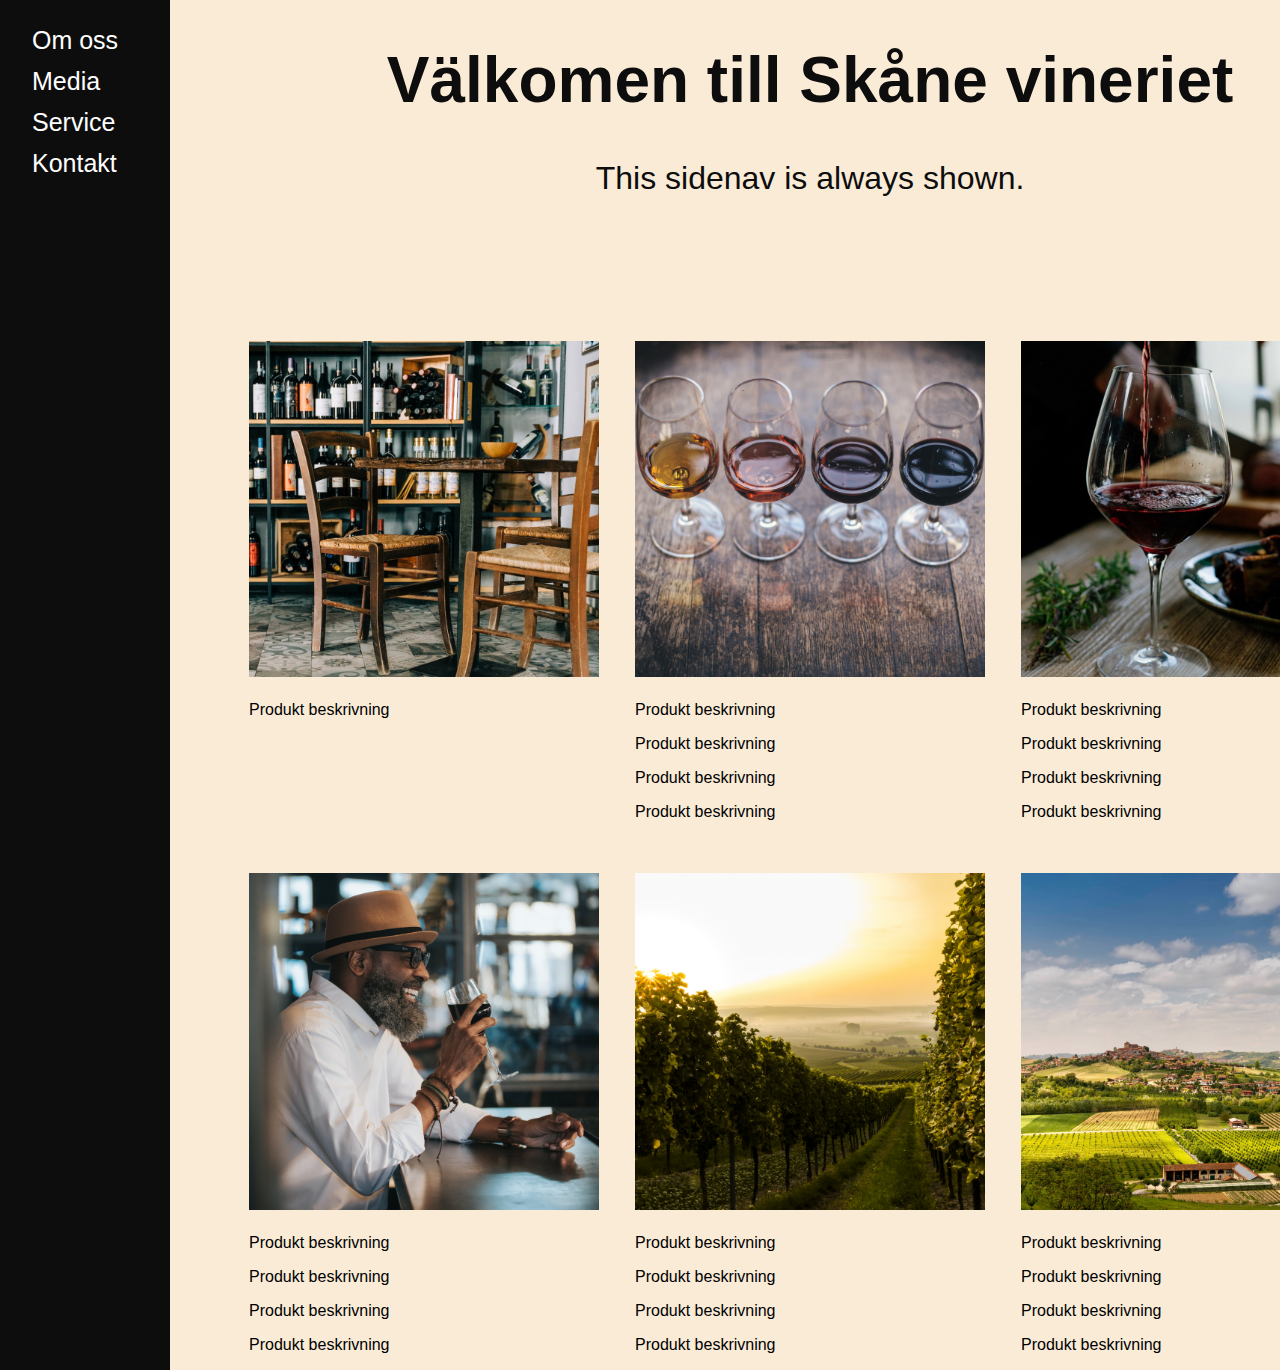
==== sass/index.html @ ff5c032a "pushes current project" ====
<!DOCTYPE html>
<html lang="en">
<head>
    <meta charset="UTF-8">
    <meta http-equiv="X-UA-Compatible" content="IE=edge">
    <meta name="viewport" content="width=device-width, initial-scale=1.0">
    <link rel="stylesheet" href="https://cdnjs.cloudflare.com/ajax/libs/font-awesome/6.2.1/css/all.min.css" integrity="sha512-MV7K8+y+gLIBoVD59lQIYicR65iaqukzvf/nwasF0nqhPay5w/9lJmVM2hMDcnK1OnMGCdVK+iQrJ7lzPJQd1w==" crossorigin="anonymous" referrerpolicy="no-referrer" />
    <link rel="stylesheet" href="styles.css">
    <title></title>
</head>
<body>
  <header class="header-section">
    <nav class="sidenav">
      <a href="om-oss.html">Om oss</a>
      <a href="#">Media</a>
      <a href="#">Service</a>
      <a href="#">Kontakt</a>
    </nav>
  </header>
  <main>
    <section class="hero-container">
      <article class="hero hero-title">
        <h1>Välkomen till Skåne vineriet</h1><i class="fa-regular fa-heart"></i>
        <p>This sidenav is always shown.</p>
      </article>
    
    </section>
    <section class="products"> 
      <div class="product-cards">
      <div class="cards">
        <img src="wine-bar.png" width="350" alt="Produkt">
        <h2 class="cards-title"></h2>
        <p class="Event-info">Produkt beskrivning</p>
        <small></small>
      </div>
      <div class="cards">
        <img src="barrel-wine.png" width="350" alt="Produkt">
        <h2 class="cards-title"></h2>
        <p>Produkt beskrivning</p><p>Produkt beskrivning</p><p>Produkt beskrivning</p><p>Produkt beskrivning</p>
      </div>
      <div class="cards">
        <img src="food-wine.png" width="350" alt="Produkt">
        <h2 class="cards-title"></h2>
        <p>Produkt beskrivning</p><p>Produkt beskrivning</p><p>Produkt beskrivning</p><p>Produkt beskrivning</p>
      </div>
      <div class="cards">
        <img src="master-class.png" width="350" alt="Produkt">
        <h2 class="cards-title"></h2>
        <p>Produkt beskrivning</p><p>Produkt beskrivning</p><p>Produkt beskrivning</p><p>Produkt beskrivning</p>
      </div>
      <div class="cards">
        <img src="yard.png" width="350" alt="Produkt">
        <h2 class="cards-title"></h2>
        <p>Produkt beskrivning</p><p>Produkt beskrivning</p><p>Produkt beskrivning</p><p>Produkt beskrivning</p>
      </div>
      <div class="cards">
        <img src="wineyard.png" width="350" alt="Produkt">
        <h2 class="cards-title"></h2>
        <p>Produkt beskrivning</p><p>Produkt beskrivning</p><p>Produkt beskrivning</p><p>Produkt beskrivning</p>
      </div>
      </div>


    </section>
  </main>
</body>
</html>
---- sass/styles.css ----
* {
  box-sizing: border-box;
}

body {
  font-family: "Lato", sans-serif;
  background-color: antiquewhite;
  display: flex;
  min-height: 100vh;
  padding: 0;
  margin: 0;
  min-width: 100vw;
}

main {
  flex-grow: 1;
  display: flex;
  flex-direction: column;
  align-items: center;
  min-width: 100vw;
}

.sidenav {
  height: 100%;
  width: 170px;
  position: relative;
  z-index: 1;
  top: 0;
  left: 0;
  background-color: #0d0d0d;
  overflow-x: hidden;
  padding-top: 20px;
}

.sidenav a {
  padding: 6px 6px 6px 32px;
  text-decoration: none;
  font-size: 25px;
  color: white;
  display: block;
}

.sidenav a:hover {
  color: #818181;
}

.hero-container {
  background-repeat: none;
  background-size: cover;
  min-width: 100vw;
  display: flex;
  justify-content: center;
  color: #0d0d0d;
  background-color: #FAEBD7;
}

.hero-title {
  font-size: 2rem;
  text-align: center;
  width: 100vh;
}

@media screen and (max-height: 450px) {
  .sidenav {
    padding-top: 15px;
  }
  .sidenav a {
    font-size: 18px;
  }
}
.products .product-cards {
  display: grid;
  grid-template-columns: 1fr 1fr 1fr;
  gap: 36px;
  margin-top: 10%;
}
.products .product-cards .cards:hover {
  transform: scale(1.1);
}
@media (max-width: 900px) {
  .products {
    flex-direction: column;
  }
}/*# sourceMappingURL=styles.css.map */
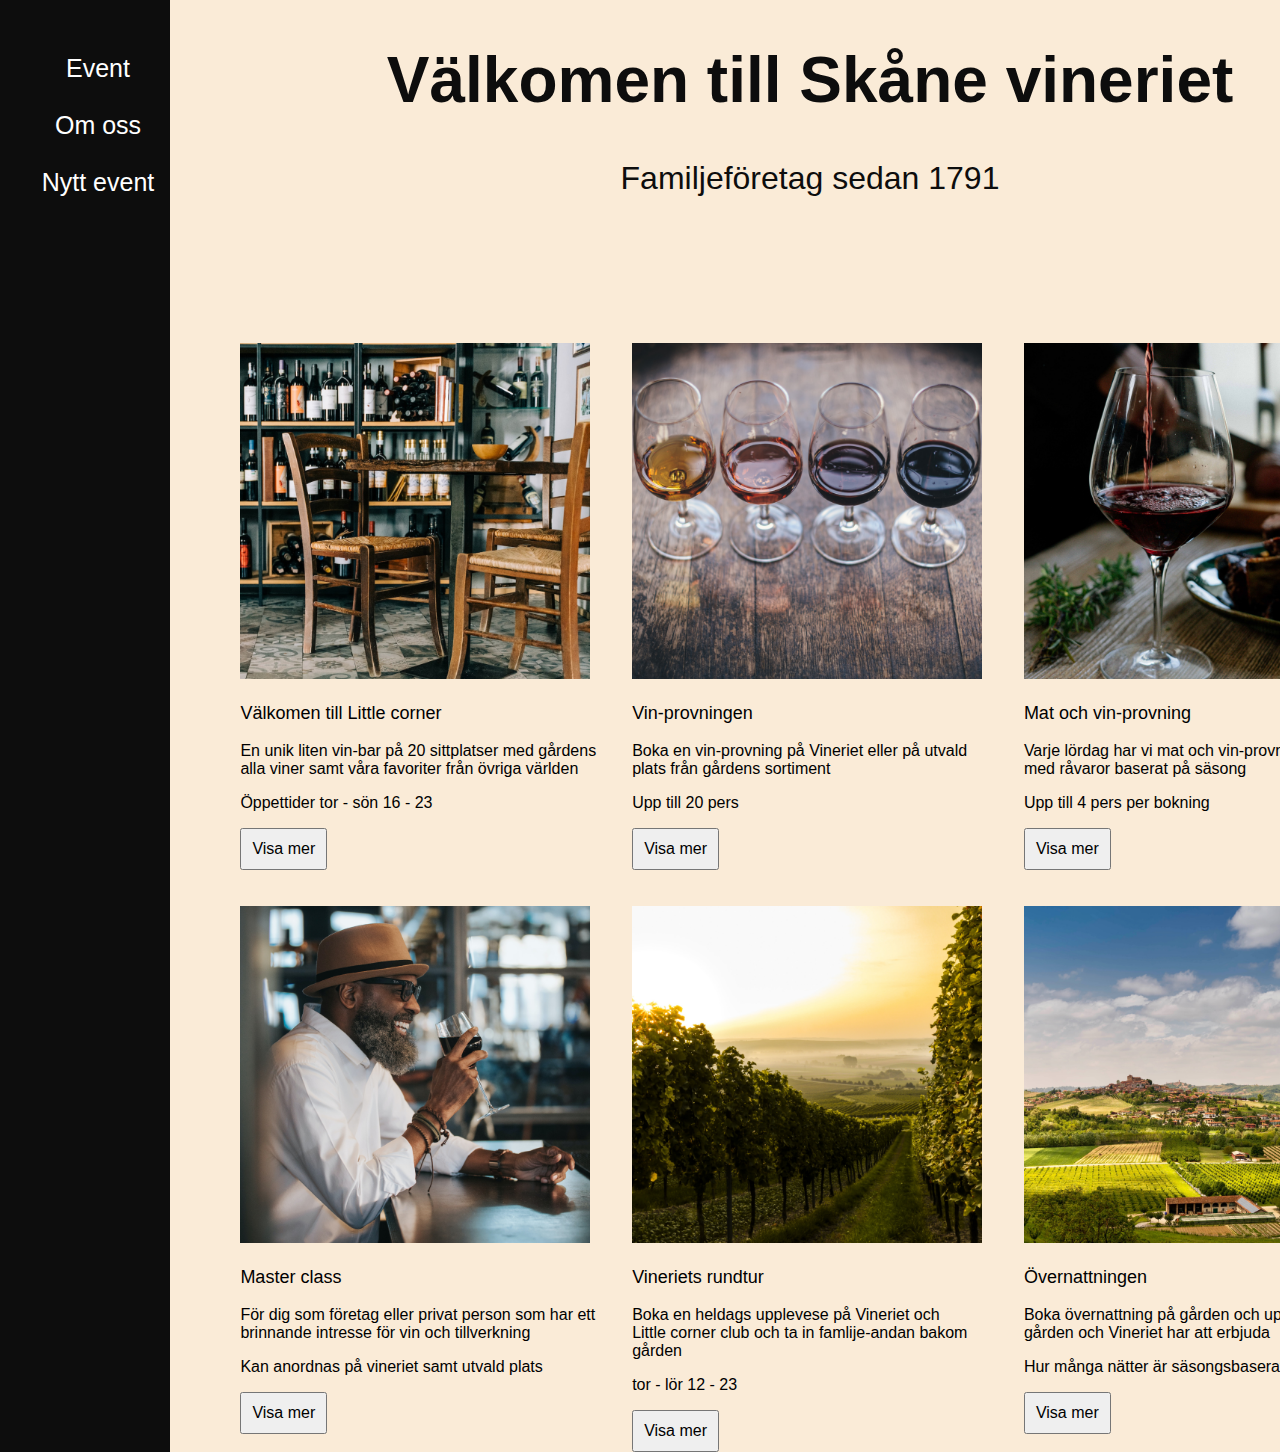
==== commit 24251846: "did some code" ====
--- a/sass/index.html
+++ b/sass/index.html
@@ -11,52 +11,51 @@
 <body>
   <header class="header-section">
     <nav class="sidenav">
+      <a href="index.html"><i class="fa-solid fa-house houseicon"></i> </a>
+      <a href="allaevent.html">Event</a>
       <a href="om-oss.html">Om oss</a>
-      <a href="#">Media</a>
-      <a href="#">Service</a>
-      <a href="#">Kontakt</a>
+      <a href="nyttevent.html">Nytt event</a>
     </nav>
   </header>
   <main>
     <section class="hero-container">
       <article class="hero hero-title">
-        <h1>Välkomen till Skåne vineriet</h1><i class="fa-regular fa-heart"></i>
-        <p>This sidenav is always shown.</p>
+        <h1>Välkomen till Skåne vineriet<i class="fa-regular fa-heart"></i></h1>
+        <p>Familjeföretag sedan 1791</p>
       </article>
     
     </section>
     <section class="products"> 
       <div class="product-cards">
       <div class="cards">
-        <img src="wine-bar.png" width="350" alt="Produkt">
+        <img src="/assets/wine-bar.png" width="350" alt="Produkt">
         <h2 class="cards-title"></h2>
-        <p class="Event-info">Produkt beskrivning</p>
-        <small></small>
+        <p class="Event-info">Välkomen till Little corner</p><p>En unik liten vin-bar på 20 sittplatser med gårdens <br>alla viner samt våra favoriter från övriga världen</p><p>Öppettider tor - sön 16 - 23</p> <button>Visa mer</button>
       </div>
       <div class="cards">
-        <img src="barrel-wine.png" width="350" alt="Produkt">
+        <img src="/assets/barrel-wine.png" width="350" alt="Produkt">
         <h2 class="cards-title"></h2>
-        <p>Produkt beskrivning</p><p>Produkt beskrivning</p><p>Produkt beskrivning</p><p>Produkt beskrivning</p>
+        <p class="Event-info">Vin-provningen</p><p>Boka en vin-provning på Vineriet eller på utvald <br> plats från gårdens sortiment</p><p>Upp till 20 pers</p><button>Visa mer</button>
       </div>
       <div class="cards">
-        <img src="food-wine.png" width="350" alt="Produkt">
+        <img src="/assets/food-wine.png" width="350" alt="Produkt">
         <h2 class="cards-title"></h2>
-        <p>Produkt beskrivning</p><p>Produkt beskrivning</p><p>Produkt beskrivning</p><p>Produkt beskrivning</p>
+        <p class="Event-info">Mat och vin-provning</p><p>Varje lördag har vi mat och vin-provning <br> med råvaror baserat på säsong</p><p>Upp till 4 pers per bokning </p><button>Visa mer</button>
       </div>
       <div class="cards">
-        <img src="master-class.png" width="350" alt="Produkt">
+        <img src="/assets/master-class.png" width="350" alt="Produkt">
         <h2 class="cards-title"></h2>
-        <p>Produkt beskrivning</p><p>Produkt beskrivning</p><p>Produkt beskrivning</p><p>Produkt beskrivning</p>
+        <p class="Event-info">Master class</p><p>För dig som företag eller privat person som har ett <br>brinnande intresse för vin och tillverkning</p><p>Kan anordnas på vineriet samt utvald plats </p> <button>Visa mer</button>
       </div>
       <div class="cards">
-        <img src="yard.png" width="350" alt="Produkt">
+        <img src="/assets/yard.png" width="350" alt="Produkt">
         <h2 class="cards-title"></h2>
-        <p>Produkt beskrivning</p><p>Produkt beskrivning</p><p>Produkt beskrivning</p><p>Produkt beskrivning</p>
+        <p class="Event-info">Vineriets rundtur</p><p>Boka en heldags upplevese på Vineriet och <br>Little corner club och ta in famlije-andan bakom <br> gården </p><p>tor - lör 12 - 23</p><button>Visa mer</button>
       </div>
       <div class="cards">
-        <img src="wineyard.png" width="350" alt="Produkt">
+        <img src="/assets/wineyard.png" width="350" alt="Produkt">
         <h2 class="cards-title"></h2>
-        <p>Produkt beskrivning</p><p>Produkt beskrivning</p><p>Produkt beskrivning</p><p>Produkt beskrivning</p>
+        <p class="Event-info">Övernattningen</p><p>Boka övernattning på gården och upplev allt vad <br> gården och Vineriet har att erbjuda</p><p>Hur många nätter är säsongsbaserat</p><button>Visa mer</button>
       </div>
       </div>
 
--- a/sass/styles.css
+++ b/sass/styles.css
@@ -30,6 +30,16 @@
   background-color: #0d0d0d;
   overflow-x: hidden;
   padding-top: 20px;
+  display: flex;
+  flex-direction: column;
+  align-items: center;
+  gap: 1rem;
+}
+.sidenav .houseicon {
+  font-size: 3rem;
+}
+.sidenav .houseicon:hover {
+  color: #818181;
 }
 
 .sidenav a {
@@ -51,7 +61,7 @@
   display: flex;
   justify-content: center;
   color: #0d0d0d;
-  background-color: #FAEBD7;
+  background-image: url(https://images.unsplash.com/photo-1495195129352-aeb325a55b65?ixlib=rb-4.0.3&ixid=MnwxMjA3fDB8MHxwaG90by1wYWdlfHx8fGVufDB8fHx8&auto=format&fit=crop&w=2076&q=80);
 }
 
 .hero-title {
@@ -73,12 +83,82 @@
   grid-template-columns: 1fr 1fr 1fr;
   gap: 36px;
   margin-top: 10%;
+  cursor: pointer;
 }
 .products .product-cards .cards:hover {
+  transform: scale(1.1);
+}
+.products .product-cards .Event-info {
+  font-size: large;
+}
+.products .product-cards button {
+  font-size: 1rem;
+  padding: 10px;
+  cursor: pointer;
+}
+.products .product-cards button:hover {
   transform: scale(1.1);
 }
 @media (max-width: 900px) {
   .products {
     flex-direction: column;
   }
+}
+
+.formcontainer {
+  display: flex;
+  justify-content: center;
+  align-items: center;
+}
+
+.eventform {
+  display: flex;
+  flex-direction: column;
+  gap: 10px;
+  border: solid black 5px;
+  padding: 1rem;
+  font-size: 4rem;
+}
+.eventform input, .eventform select {
+  font-size: 2rem;
+  padding: 10px;
+}
+.eventform button {
+  font-size: 2rem;
+  padding: 10px;
+}
+
+.omossbild-container {
+  display: grid;
+  grid-template-columns: 1fr 1fr;
+  gap: 2.5rem;
+  margin-bottom: 2rem;
+}
+.omossbild-container img {
+  border-radius: 12px;
+}
+.omossbild-container img:hover {
+  scale: 1.1;
+}
+
+.omoss-info {
+  font-size: 1.5rem;
+  display: flex;
+}
+
+.omoss-text {
+  grid-column-start: 1;
+  grid-column-end: 3;
+}
+
+.vd-kontakt {
+  grid-column-start: 1;
+  grid-column-end: 3;
+  display: flex;
+  gap: 1rem;
+  font-size: large;
+}
+.vd-kontakt .qoute {
+  font-size: 2rem;
+  padding-top: 6rem;
 }/*# sourceMappingURL=styles.css.map */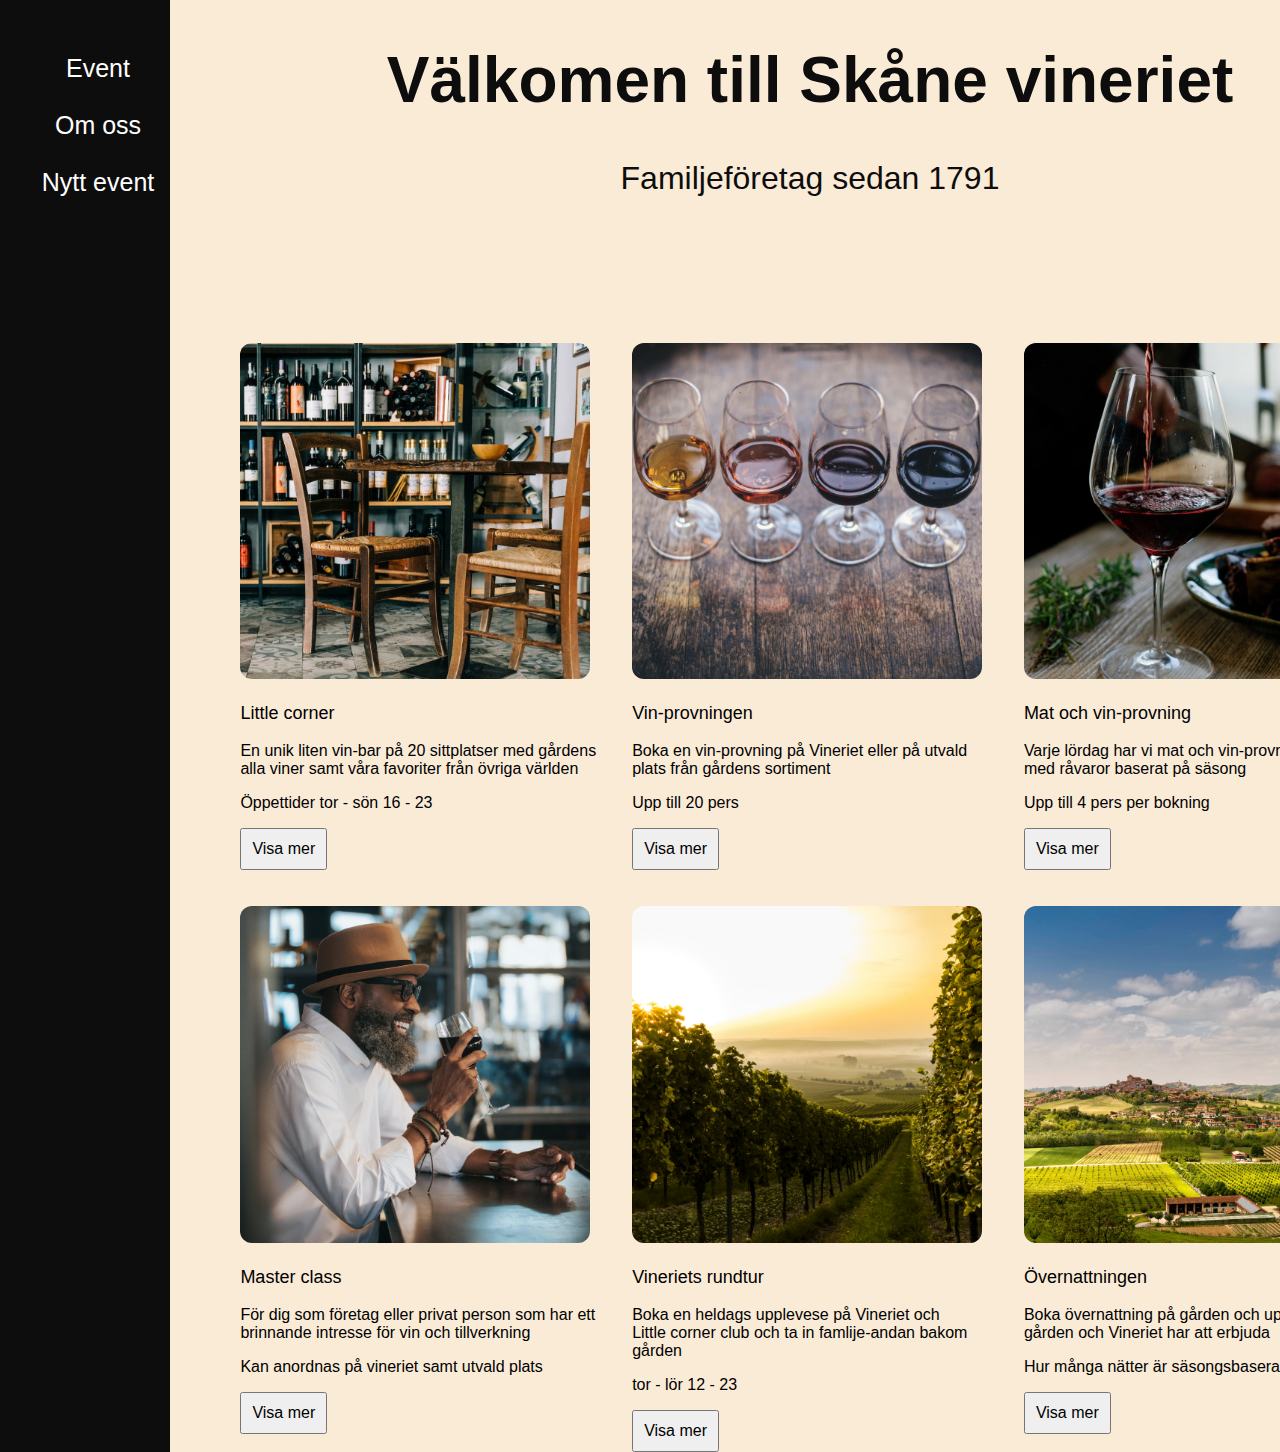
==== commit be8558f8: "added event details page" ====
--- a/sass/index.html
+++ b/sass/index.html
@@ -6,7 +6,10 @@
     <meta name="viewport" content="width=device-width, initial-scale=1.0">
     <link rel="stylesheet" href="https://cdnjs.cloudflare.com/ajax/libs/font-awesome/6.2.1/css/all.min.css" integrity="sha512-MV7K8+y+gLIBoVD59lQIYicR65iaqukzvf/nwasF0nqhPay5w/9lJmVM2hMDcnK1OnMGCdVK+iQrJ7lzPJQd1w==" crossorigin="anonymous" referrerpolicy="no-referrer" />
     <link rel="stylesheet" href="styles.css">
-    <title></title>
+    <title>Huvudsida</title>
+    <script>
+      src="https://ajax.googleapis.com/ajax/libs/jquery/3.6.1/jquery.min.js"
+    </script>
 </head>
 <body>
   <header class="header-section">
@@ -30,32 +33,51 @@
       <div class="cards">
         <img src="/assets/wine-bar.png" width="350" alt="Produkt">
         <h2 class="cards-title"></h2>
-        <p class="Event-info">Välkomen till Little corner</p><p>En unik liten vin-bar på 20 sittplatser med gårdens <br>alla viner samt våra favoriter från övriga världen</p><p>Öppettider tor - sön 16 - 23</p> <button>Visa mer</button>
+        <p class="Event-info">Little corner</p>
+        <p>En unik liten vin-bar på 20 sittplatser med gårdens <br>alla viner samt våra favoriter från övriga världen</p>
+        <p>Öppettider tor - sön 16 - 23</p> 
+        <button id="hide">Visa mer</button>
+        
       </div>
       <div class="cards">
         <img src="/assets/barrel-wine.png" width="350" alt="Produkt">
         <h2 class="cards-title"></h2>
-        <p class="Event-info">Vin-provningen</p><p>Boka en vin-provning på Vineriet eller på utvald <br> plats från gårdens sortiment</p><p>Upp till 20 pers</p><button>Visa mer</button>
+        <p class="Event-info">Vin-provningen</p>
+        <p>Boka en vin-provning på Vineriet eller på utvald <br> plats från gårdens sortiment</p>
+        <p>Upp till 20 pers</p>
+        <button>Visa mer</button>
       </div>
       <div class="cards">
         <img src="/assets/food-wine.png" width="350" alt="Produkt">
         <h2 class="cards-title"></h2>
-        <p class="Event-info">Mat och vin-provning</p><p>Varje lördag har vi mat och vin-provning <br> med råvaror baserat på säsong</p><p>Upp till 4 pers per bokning </p><button>Visa mer</button>
+        <p class="Event-info">Mat och vin-provning</p>
+        <p>Varje lördag har vi mat och vin-provning <br> med råvaror baserat på säsong</p>
+        <p>Upp till 4 pers per bokning </p>
+        <button>Visa mer</button>
       </div>
       <div class="cards">
         <img src="/assets/master-class.png" width="350" alt="Produkt">
         <h2 class="cards-title"></h2>
-        <p class="Event-info">Master class</p><p>För dig som företag eller privat person som har ett <br>brinnande intresse för vin och tillverkning</p><p>Kan anordnas på vineriet samt utvald plats </p> <button>Visa mer</button>
+        <p class="Event-info">Master class</p>
+        <p>För dig som företag eller privat person som har ett <br>brinnande intresse för vin och tillverkning</p>
+        <p>Kan anordnas på vineriet samt utvald plats</p> 
+        <button>Visa mer</button>
       </div>
       <div class="cards">
         <img src="/assets/yard.png" width="350" alt="Produkt">
         <h2 class="cards-title"></h2>
-        <p class="Event-info">Vineriets rundtur</p><p>Boka en heldags upplevese på Vineriet och <br>Little corner club och ta in famlije-andan bakom <br> gården </p><p>tor - lör 12 - 23</p><button>Visa mer</button>
+        <p class="Event-info">Vineriets rundtur</p>
+        <p>Boka en heldags upplevese på Vineriet och<br>Little corner club och ta in famlije-andan bakom<br>gården</p>
+        <p>tor - lör 12 - 23</p>
+        <button>Visa mer</button>
       </div>
       <div class="cards">
         <img src="/assets/wineyard.png" width="350" alt="Produkt">
         <h2 class="cards-title"></h2>
-        <p class="Event-info">Övernattningen</p><p>Boka övernattning på gården och upplev allt vad <br> gården och Vineriet har att erbjuda</p><p>Hur många nätter är säsongsbaserat</p><button>Visa mer</button>
+        <p class="Event-info">Övernattningen</p>
+        <p>Boka övernattning på gården och upplev allt vad<br>gården och Vineriet har att erbjuda</p>
+        <p>Hur många nätter är säsongsbaserat</p>
+        <button>Visa mer</button>
       </div>
       </div>
 
--- a/sass/styles.css
+++ b/sass/styles.css
@@ -85,6 +85,9 @@
   margin-top: 10%;
   cursor: pointer;
 }
+.products .product-cards img {
+  border-radius: 12px;
+}
 .products .product-cards .cards:hover {
   transform: scale(1.1);
 }
@@ -117,7 +120,8 @@
   gap: 10px;
   border: solid black 5px;
   padding: 1rem;
-  font-size: 4rem;
+  font-size: 3rem;
+  margin-bottom: 1rem;
 }
 .eventform input, .eventform select {
   font-size: 2rem;
@@ -161,4 +165,113 @@
 .vd-kontakt .qoute {
   font-size: 2rem;
   padding-top: 6rem;
+}
+
+.omossbild-container {
+  display: grid;
+  grid-template-columns: 1fr 1fr;
+  gap: 2.5rem;
+  margin-bottom: 2rem;
+}
+.omossbild-container img {
+  border-radius: 12px;
+}
+.omossbild-container img:hover {
+  scale: 1.1;
+}
+
+.omoss-info {
+  font-size: 1.5rem;
+  display: flex;
+}
+
+.omoss-text {
+  grid-column-start: 1;
+  grid-column-end: 3;
+}
+
+.bokaevent-container {
+  display: grid;
+  grid-template-columns: 1fr 1fr;
+  gap: 2.5rem;
+  margin-bottom: 2rem;
+}
+.bokaevent-container img {
+  border-radius: 12px;
+}
+.bokaevent-container img:hover {
+  scale: 1.1;
+}
+
+.bokaevent-info {
+  font-size: 1.5rem;
+  display: flex;
+}
+
+.bokaevent-text {
+  grid-column-start: 1;
+  grid-column-end: 3;
+  font-size: large;
+}
+
+* {
+  box-sizing: border-box;
+}
+
+input[type=text], select, textarea {
+  width: 100%;
+  padding: 12px;
+  border: 1px solid #ccc;
+  border-radius: 4px;
+  resize: vertical;
+}
+
+label {
+  padding: 12px 12px 12px 0;
+  display: inline-block;
+}
+
+input[type=submit] {
+  background-color: #04AA6D;
+  color: white;
+  padding: 12px 20px;
+  border: none;
+  border-radius: 4px;
+  cursor: pointer;
+  float: right;
+}
+
+input[type=submit]:hover {
+  background-color: #45a049;
+}
+
+.container {
+  border-radius: 5px;
+  background-color: #f2f2f2;
+  padding: 20px;
+}
+
+.col-25 {
+  float: left;
+  width: 25%;
+  margin-top: 6px;
+}
+
+.col-75 {
+  float: left;
+  width: 75%;
+  margin-top: 6px;
+}
+
+.row:after {
+  content: "";
+  display: table;
+  clear: both;
+}
+
+@media screen and (max-width: 600px) {
+  .col-25, .col-75, input[type=submit] {
+    width: 100%;
+    margin-top: 0;
+  }
 }/*# sourceMappingURL=styles.css.map */